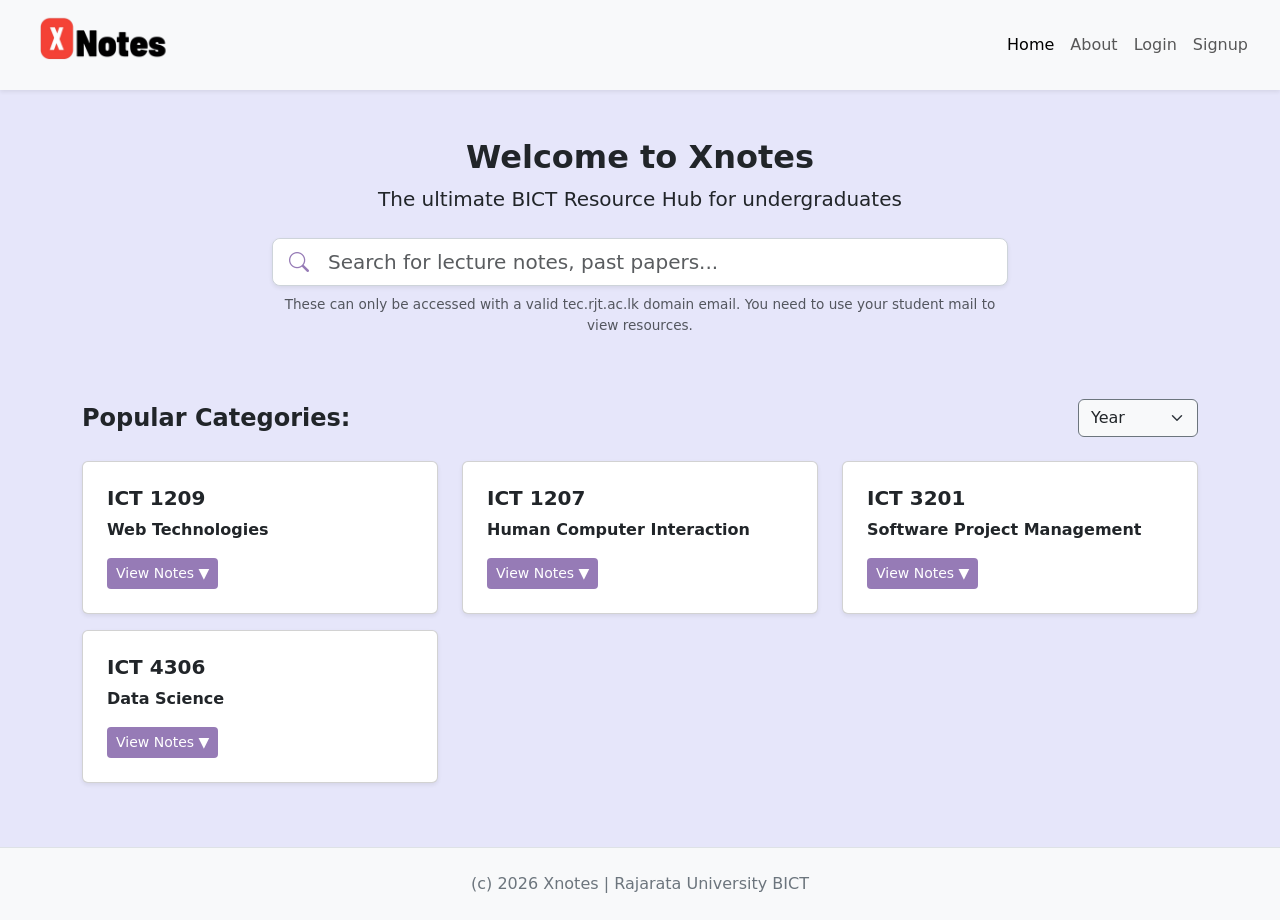
==== index.html @ 8f1cbdd5 "Refactor index.html: optimize module rendering with JS array, align UI elements, and add hover effec" ====
<!DOCTYPE html>
<html lang="en">

<head>
    <meta charset="UTF-8">
    <meta name="viewport" content="width=device-width, initial-scale=1.0">
    <title>Xnotes - The BICT Resource Hub</title>
    <!-- Bootstrap CSS -->
    <link href="https://cdn.jsdelivr.net/npm/bootstrap@5.3.0/dist/css/bootstrap.min.css" rel="stylesheet">
    <!-- Bootstrap Icons (For adding search icon) -->
    <link href="https://cdn.jsdelivr.net/npm/bootstrap-icons@1.10.5/font/bootstrap-icons.css" rel="stylesheet">
    <style>
        /* Footer  styling */
        body {
            background-color: lavender;
            display: flex;
            flex-direction: column;
            min-height: 100vh;
        }

        .main-content {
            flex-grow: 1;
        }
    </style>
</head>

<body>
    <!-- TOP NAVIGATION BAR -->
    <nav class="navbar navbar-expand-lg navbar-light bg-light shadow-sm py-0">
        <div class="container-fluid px-4">
            <a class="navbar-brand p-0 m-0" href="index.html">
                <img src="logonew1.png" alt="Xnotes Logo" height="90">
            </a>
            <button class="navbar-toggler" type="button" data-bs-toggle="collapse" data-bs-target="#navbarNav">
                <span class="navbar-toggler-icon"></span>
            </button>
            <div class="collapse navbar-collapse justify-content-end" id="navbarNav">
                <ul class="navbar-nav">
                    <li class="nav-item"><a class="nav-link active" href="index.html">Home</a></li>
                    <li class="nav-item"><a class="nav-link" href="#">About</a></li>
                    <li class="nav-item"><a class="nav-link" href="login.html">Login</a></li>
                    <li class="nav-item"><a class="nav-link" href="register.html">Signup</a></li>
                </ul>
            </div>
        </div>
    </nav>


    <!-- MAIN CONTENT -->
    <div class="container mt-5 main-content">

        <div class="text-center mb-4">
            <h2 class="fw-bold">Welcome to Xnotes</h2>
            <p class="fs-5 mt-2 text-dark">The ultimate BICT Resource Hub for undergraduates</p>
        </div>

        <!-- ADDING SEARCH BAR -->
        <div class="row justify-content-center mb-5">
            <div class="col-md-10 col-lg-8">

                <div class="input-group input-group-lg shadow-sm rounded-3 overflow-hidden"
                    style="border: 1px solid #ced4da; background-color: white;">
                    <span class="input-group-text bg-white border-0 text-muted px-3">
                        <i class="bi bi-search" style="color: #967bb6;"></i>
                    </span>
                    <input type="text" id="searchInput" class="form-control border-0 shadow-none ps-1"
                        placeholder="Search for lecture notes, past papers..." style="background-color: transparent;">
                </div>

                <p class="text-muted mt-2 text-center" style="font-size: 0.85rem;">
                    These can only be accessed with a valid tec.rjt.ac.lk domain email. You need to use your student
                    mail to view resources.
                </p>
            </div>
        </div>

        <div class="d-flex justify-content-between align-items-center mb-4">
            <h4 class="mb-0 fw-bold" id="categoryTitle">Popular Categories:</h4>

            <select id="yearFilter" class="form-select w-auto bg-light border-secondary">
                <option selected value="All">Year</option>
                <option value="1">1st Year</option>
                <option value="2">2nd Year</option>
                <option value="3">3rd Year</option>
                <option value="4">4th Year</option>
            </select>
        </div>

        <!-- Adding Module Cards Using JS -->
        <div class="row mb-5" id="cardContainer"></div>

    </div>

    <!-- FOOTER -->
    <footer class="bg-light py-4 mt-auto border-top">
        <div class="container text-center text-secondary fw-medium">
            (c) 2026 Xnotes | Rajarata University BICT
        </div>
    </footer>


    <script src="https://cdn.jsdelivr.net/npm/bootstrap@5.3.0/dist/js/bootstrap.bundle.min.js"></script>

    <script>
        // Array Data Format: [Year, ModuleCode, ModuleName, isPopular(1=yes, 0=no)]
        const modules = [
            [1, "ICT 1202", "Electronic Circuits", 0], [1, "ICT 1305", "Program Designing and Programming", 0], [1, "ICT 1111", "Productivity and Collaborative Tools", 0], [1, "CMT 1301", "Fundamentals of Physics for Technology", 0], [1, "CMT 1303", "Fundamentals of Mathematics for Technology", 0], [1, "CML 1301", "Personality Development", 0], [1, "CMT 1005", "Communication Skills I", 0], [1, "ICT 1210", "Introduction to Multimedia", 0], [1, "ICT 1108", "Skill Development Project I", 0], [1, "ICT 1209", "Web Technologies", 1], [1, "ICT 1207", "Human Computer Interaction", 1], [1, "CML 1203", "Principles of Management", 0], [1, "CML 1204", "Health and Wellbeing", 0], [1, "CMT 1009", "Communication Skills II", 0], [1, "CMT 1307", "Mathematics For Technology I", 0], [1, "ENT 1302", "Fundamentals of Electricity and Magnetism", 0],
            [2, "ICT 2202", "Operating Systems", 0], [2, "ICT 2303", "Data Structures and Algorithms", 0], [2, "ICT 2304", "Object Oriented Programming", 0], [2, "ICT 2207", "Software System Design", 0], [2, "ICT 2212", "Skill Development Project II", 0], [2, "CML 2202", "Engineering Economics", 0], [2, "CMT 2002", "Communication Skills III", 0], [2, "EET 2207", "Mathematics for Technology II", 0], [2, "ICT 2305", "Computational Mathematics", 0], [2, "ICT 2214", "Introduction to Information Systems", 0], [2, "ICT 2211", "Fundamentals of Statistics", 0], [2, "ICT 2213", "Data Communication and Networking", 0], [2, "ICT 2308", "Database Systems", 0], [2, "ICT 2109", "Communication and Learning Skills", 0], [2, "CML 2204", "Foreign Language", 0], [2, "CML 2205", "Ethics for Science and Technology", 0],
            [3, "ICT 3201", "Software Project Management", 1], [3, "ICT 3203", "Scientific Computer Applications", 0], [3, "CML 3101", "Legal and Patent Aspects", 0], [3, "ICT 3312", "Software Verification and Validation", 0], [3, "ICT 3206", "Skills Development Project III", 0], [3, "ICT 3314", "Advanced Computer Networks", 0], [3, "ICT 3208", "Design and Analysis of Algorithms", 0], [3, "ICT 3307", "Computational Statistics", 0], [3, "ICT 3217", "Advance Computer Networks", 0], [3, "ICT 3209", "Computer Organization and Architecture", 0], [3, "ICT 3310", "Information Security", 0], [3, "ICT 3311", "Robotics", 0], [3, "ICT 3315", "Internet of Things", 0], [3, "ICT 3213", "Advanced SW System Design", 0], [3, "ICT 3216", "Research Methodology", 0], [3, "ICT 3204", "E-Business Systems", 0], [3, "CML 3203", "Basics of Accountancy", 0],
            [4, "ICT 4301", "Mobile Computing", 0], [4, "ICT 4202", "Internet Applications", 0], [4, "ICT 4203", "Software Engineering", 0], [4, "ICT 4205", "Current Topics in Information Technology", 0], [4, "ICT 4306", "Data Science", 1], [4, "ICT 4207", "Artificial Intelligence", 0], [4, "ICT 4210", "Digital Image Processing", 0], [4, "ICT 4211", "Computer Graphics and Visualization", 0], [4, "CML 4201", "Entrepreneurship", 0], [4, "CML 4202", "Human Resource Management", 0]
        ];

        let searchInput = document.getElementById('searchInput');
        let yearFilter = document.getElementById('yearFilter');
        let cardContainer = document.getElementById('cardContainer');
        let categoryTitle = document.getElementById('categoryTitle');

        function renderCards() {
            let selectedYear = yearFilter.value;
            let searchText = searchInput.value.toLowerCase().trim();

            let isDefaultState = (selectedYear === "All" && searchText === "");

            if (isDefaultState) {
                categoryTitle.innerText = "Popular Categories:";
            } else {
                categoryTitle.innerText = "Search Results:";
            }

            let html = "";
            let matchCount = 0;

            modules.forEach(function (mod) {
                let y = mod[0], code = mod[1], name = mod[2], isPopular = mod[3];

                let matchYear = (selectedYear === "All" || selectedYear == y);
                let matchSearch = code.toLowerCase().includes(searchText) || name.toLowerCase().includes(searchText);

                let shouldShow = false;

                if (isDefaultState) {
                    if (isPopular === 1) shouldShow = true;
                } else {
                    if (matchYear && matchSearch) shouldShow = true;
                }

                if (shouldShow) {
                    matchCount++;
                    html += `
                    <div class="col-md-4 mb-3 module-card">
                        <div class="card shadow-sm rounded h-100 p-2">
                            <div class="card-body">
                                <h5 class="card-title fw-bold">${code}</h5>
                                <p class="card-text fw-semibold">${name}</p>
                                <a href="#" class="btn btn-sm text-white" style="background-color: #967bb6;">View Notes ▼</a>
                            </div>
                        </div>
                    </div>`;
                }
            });

            if (matchCount === 0) {
                html = `<div class="col-12 text-center text-muted mt-4"><p>No modules found for your search.</p></div>`;
            }
            cardContainer.innerHTML = html;
        }

        renderCards();
        searchInput.addEventListener('input', renderCards);
        yearFilter.addEventListener('change', renderCards);

        // JavaScript Hover Effect For Cards

        // Hover In
        cardContainer.addEventListener('mouseover', function (event) {
            let card = event.target.closest('.card');
            if (card) {
                card.style.transform = 'translateY(-8px)'; // Hower-up
                card.style.boxShadow = '0 10px 20px rgba(150, 123, 182, 0.3)'; // Purple shadow 
                card.style.transition = 'all 0.3s ease'; // Smooth animation
                card.style.cursor = 'pointer';
            }
        });

        // Hover Out
        cardContainer.addEventListener('mouseout', function (event) {
            let card = event.target.closest('.card');
            if (card) {
                card.style.transform = 'translateY(0)'; // Default card postion
                card.style.boxShadow = '0 .125rem .25rem rgba(0,0,0,.075)'; // Bootstrap Normal Sadow
            }
        });
    </script>

</body>

</html>
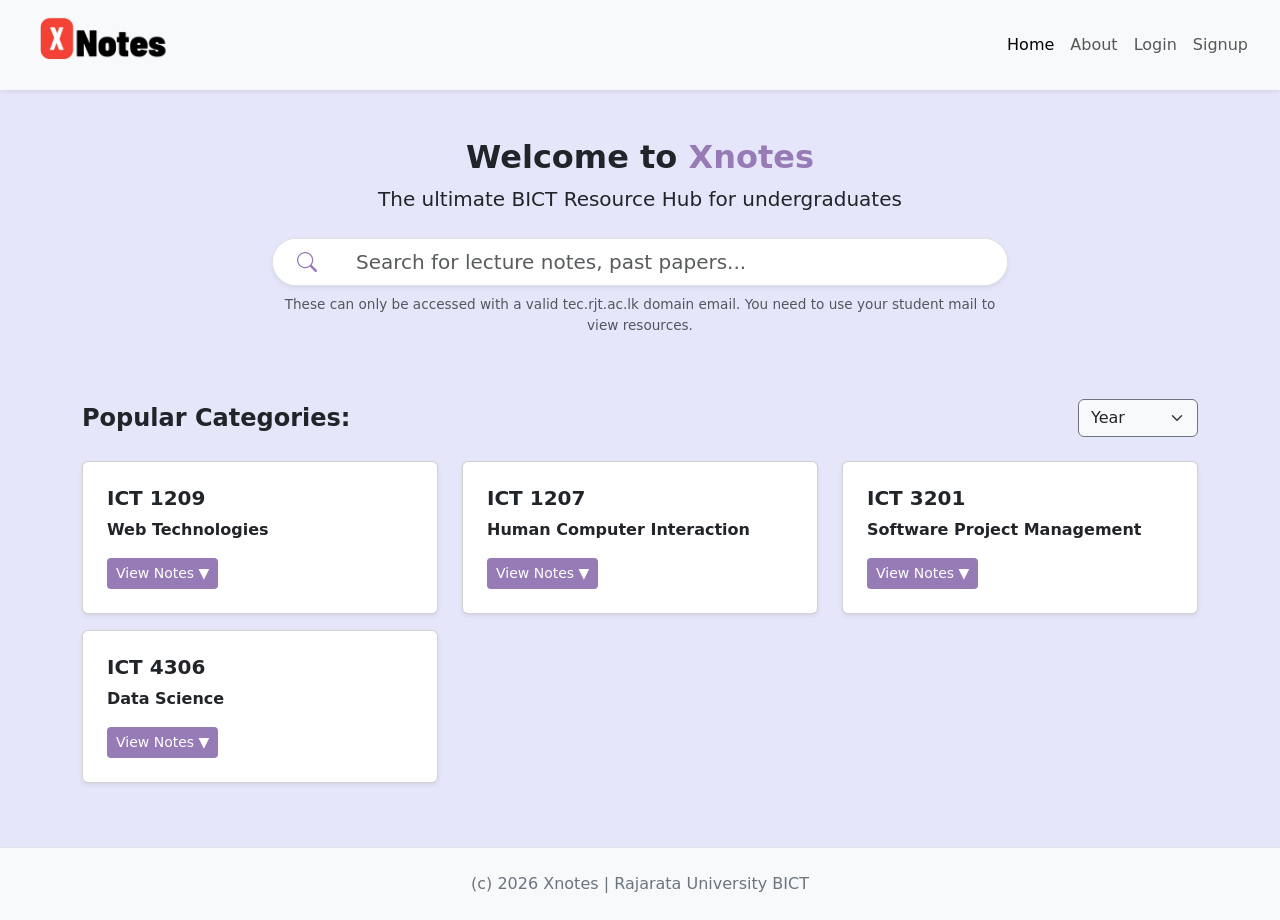
==== commit 3ec7d379: "change search bar" ====
--- a/index.html
+++ b/index.html
@@ -50,7 +50,7 @@
     <div class="container mt-5 main-content">
 
         <div class="text-center mb-4">
-            <h2 class="fw-bold">Welcome to Xnotes</h2>
+           <h2 class="fw-bold">Welcome to <span style="color: #967bb6;">Xnotes</span></h2>
             <p class="fs-5 mt-2 text-dark">The ultimate BICT Resource Hub for undergraduates</p>
         </div>
 
@@ -58,15 +58,12 @@
         <div class="row justify-content-center mb-5">
             <div class="col-md-10 col-lg-8">
 
-                <div class="input-group input-group-lg shadow-sm rounded-3 overflow-hidden"
-                    style="border: 1px solid #ced4da; background-color: white;">
-                    <span class="input-group-text bg-white border-0 text-muted px-3">
-                        <i class="bi bi-search" style="color: #967bb6;"></i>
-                    </span>
-                    <input type="text" id="searchInput" class="form-control border-0 shadow-none ps-1"
-                        placeholder="Search for lecture notes, past papers..." style="background-color: transparent;">
-                </div>
-
+                <div class="input-group input-group-lg shadow-sm rounded-pill overflow-hidden bg-white border">
+    <span class="input-group-text bg-white border-0 px-4">
+        <i class="bi bi-search" style="color: #967bb6;"></i>
+    </span>
+    <input type="text" id="searchInput" class="form-control border-0 shadow-none bg-white" placeholder="Search for lecture notes, past papers...">
+</div>
                 <p class="text-muted mt-2 text-center" style="font-size: 0.85rem;">
                     These can only be accessed with a valid tec.rjt.ac.lk domain email. You need to use your student
                     mail to view resources.
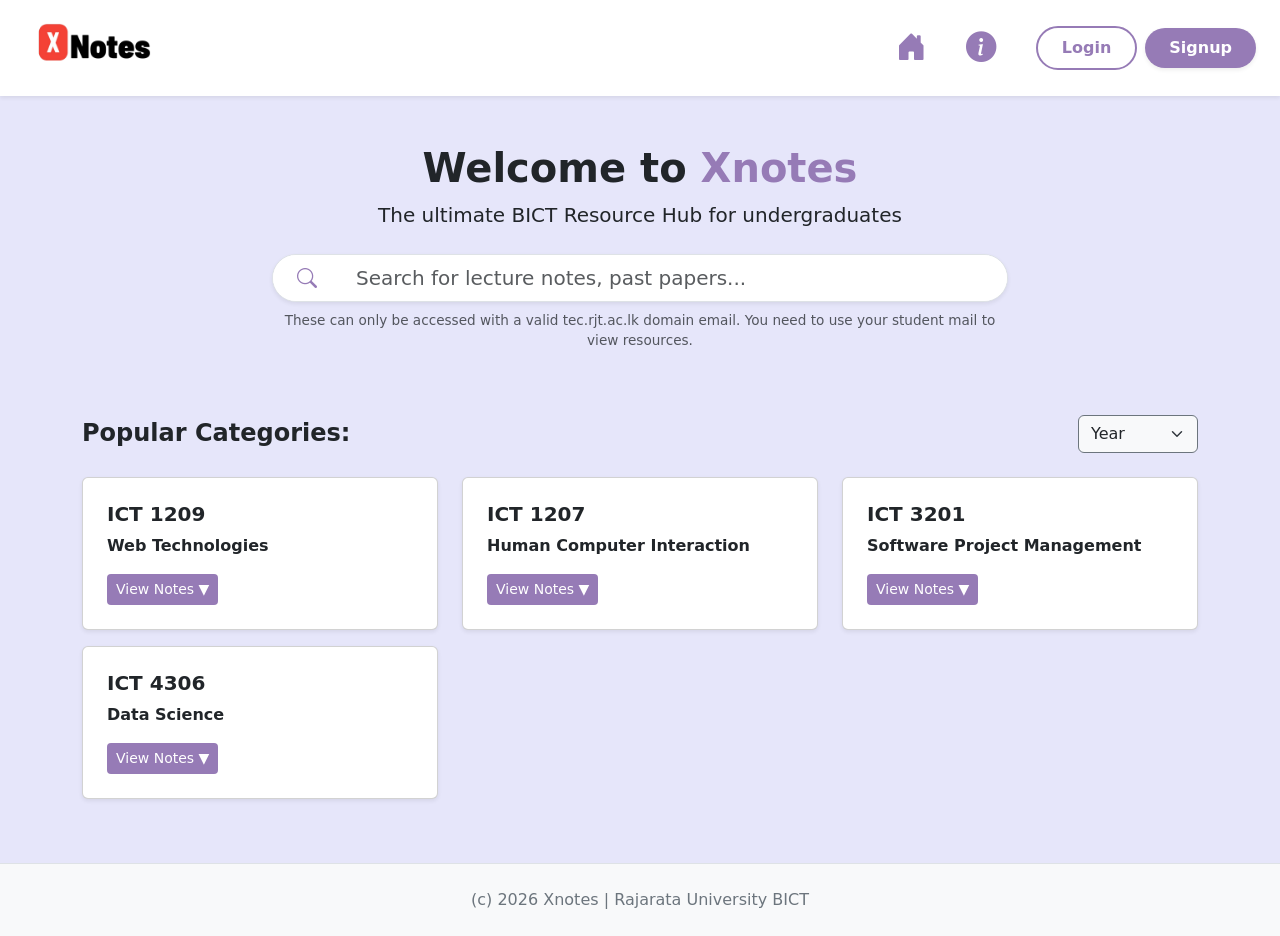
==== commit cb688188: "Styling the navigation bar and serach bar" ====
--- a/index.html
+++ b/index.html
@@ -25,32 +25,45 @@
 </head>
 
 <body>
-    <!-- TOP NAVIGATION BAR -->
-    <nav class="navbar navbar-expand-lg navbar-light bg-light shadow-sm py-0">
+    
+   <nav class="navbar navbar-expand-lg navbar-light bg-white shadow-sm py-2">
         <div class="container-fluid px-4">
             <a class="navbar-brand p-0 m-0" href="index.html">
-                <img src="logonew1.png" alt="Xnotes Logo" height="90">
+                <img src="logonew1.png" alt="Xnotes Logo" height="80">
             </a>
             <button class="navbar-toggler" type="button" data-bs-toggle="collapse" data-bs-target="#navbarNav">
                 <span class="navbar-toggler-icon"></span>
             </button>
             <div class="collapse navbar-collapse justify-content-end" id="navbarNav">
-                <ul class="navbar-nav">
-                    <li class="nav-item"><a class="nav-link active" href="index.html">Home</a></li>
-                    <li class="nav-item"><a class="nav-link" href="#">About</a></li>
-                    <li class="nav-item"><a class="nav-link" href="login.html">Login</a></li>
-                    <li class="nav-item"><a class="nav-link" href="register.html">Signup</a></li>
+                <ul class="navbar-nav align-items-center gap-2">
+                    <!-- Home අයිකන් එක -->
+                    <li class="nav-item">
+                        <a class="nav-link active px-3" href="index.html" title="Home">
+                            <i class="bi bi-house-door-fill" style="font-size: 1.9rem; color: #967bb6;"></i>
+                        </a>
+                    </li>
+                    <!-- About අයිකන් එක -->
+                    <li class="nav-item">
+                        <a class="nav-link px-3" href="#" title="About">
+                            <i class="bi bi-info-circle-fill" style="font-size: 1.9rem; color: #967bb6;"></i>
+                        </a>
+                    </li>
+                    <li class="nav-item ms-lg-3">
+                        <a class="nav-link btn px-4 fw-semibold" style="border: 2px solid #967bb6; color: #967bb6; border-radius: 50px;" href="login.html">Login</a>
+                    </li>
+                    <li class="nav-item">
+                        <a class="nav-link btn px-4 text-white fw-semibold shadow-sm" style="background-color: #967bb6; border-radius: 50px;" href="register.html">Signup</a>
+                    </li>
                 </ul>
             </div>
         </div>
     </nav>
 
-
     <!-- MAIN CONTENT -->
     <div class="container mt-5 main-content">
 
         <div class="text-center mb-4">
-           <h2 class="fw-bold">Welcome to <span style="color: #967bb6;">Xnotes</span></h2>
+           <h1 class="fw-bold">Welcome to <span style="color: #967bb6;">Xnotes</span></h1>
             <p class="fs-5 mt-2 text-dark">The ultimate BICT Resource Hub for undergraduates</p>
         </div>
 
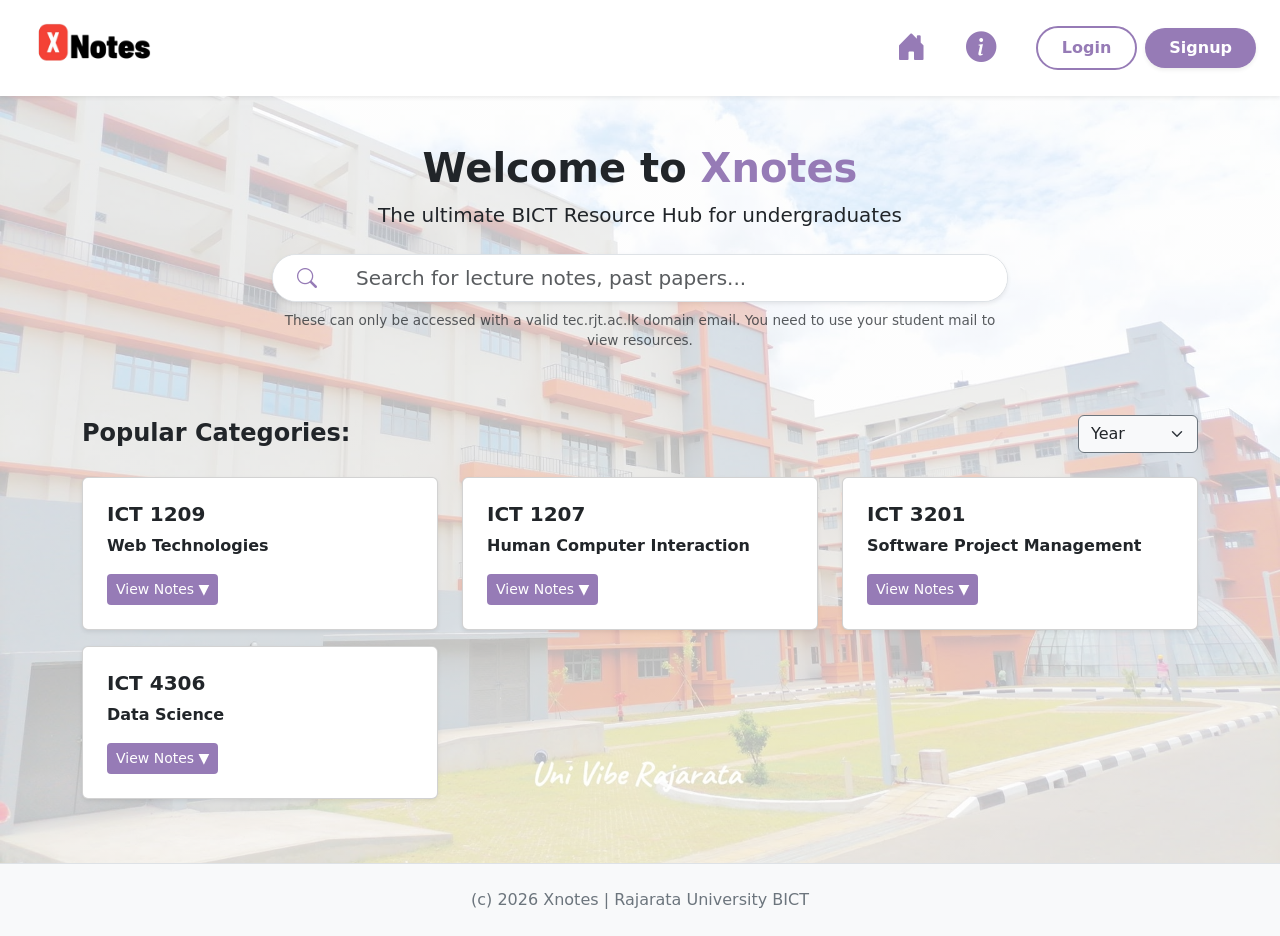
==== commit c4801737: "added background image" ====
--- a/index.html
+++ b/index.html
@@ -7,12 +7,17 @@
     <title>Xnotes - The BICT Resource Hub</title>
     <!-- Bootstrap CSS -->
     <link href="https://cdn.jsdelivr.net/npm/bootstrap@5.3.0/dist/css/bootstrap.min.css" rel="stylesheet">
-    <!-- Bootstrap Icons (For adding search icon) -->
+    <!-- Bootstrap Icons -->
     <link href="https://cdn.jsdelivr.net/npm/bootstrap-icons@1.10.5/font/bootstrap-icons.css" rel="stylesheet">
     <style>
-        /* Footer  styling */
         body {
-            background-color: lavender;
+            /* Background Image with a white transparent overlay */
+            background-image: linear-gradient(rgba(255, 255, 255, 0.7), rgba(255, 255, 255, 0.7)), url('background.jpg');
+            background-size: cover; 
+            background-position: center; 
+            background-repeat: no-repeat;
+            background-attachment: fixed;
+            
             display: flex;
             flex-direction: column;
             min-height: 100vh;
@@ -36,21 +41,27 @@
             </button>
             <div class="collapse navbar-collapse justify-content-end" id="navbarNav">
                 <ul class="navbar-nav align-items-center gap-2">
-                    <!-- Home අයිකන් එක -->
+                  
+                    <!-- Home Icon -->
                     <li class="nav-item">
                         <a class="nav-link active px-3" href="index.html" title="Home">
-                            <i class="bi bi-house-door-fill" style="font-size: 1.9rem; color: #967bb6;"></i>
+                            <i class="bi bi-house-door-fill" style="font-size: 1.9rem; color:#967bb6;"></i>
                         </a>
                     </li>
-                    <!-- About අයිකන් එක -->
+                  
+                    <!-- About Icon -->
                     <li class="nav-item">
                         <a class="nav-link px-3" href="#" title="About">
                             <i class="bi bi-info-circle-fill" style="font-size: 1.9rem; color: #967bb6;"></i>
                         </a>
                     </li>
+
+                    <!-- Login Button -->
                     <li class="nav-item ms-lg-3">
                         <a class="nav-link btn px-4 fw-semibold" style="border: 2px solid #967bb6; color: #967bb6; border-radius: 50px;" href="login.html">Login</a>
                     </li>
+
+                    <!-- Signup Button -->
                     <li class="nav-item">
                         <a class="nav-link btn px-4 text-white fw-semibold shadow-sm" style="background-color: #967bb6; border-radius: 50px;" href="register.html">Signup</a>
                     </li>
@@ -70,16 +81,14 @@
         <!-- ADDING SEARCH BAR -->
         <div class="row justify-content-center mb-5">
             <div class="col-md-10 col-lg-8">
-
                 <div class="input-group input-group-lg shadow-sm rounded-pill overflow-hidden bg-white border">
-    <span class="input-group-text bg-white border-0 px-4">
-        <i class="bi bi-search" style="color: #967bb6;"></i>
-    </span>
-    <input type="text" id="searchInput" class="form-control border-0 shadow-none bg-white" placeholder="Search for lecture notes, past papers...">
-</div>
+                    <span class="input-group-text bg-white border-0 px-4">
+                        <i class="bi bi-search" style="color: #967bb6;"></i>
+                    </span>
+                    <input type="text" id="searchInput" class="form-control border-0 shadow-none bg-white" placeholder="Search for lecture notes, past papers...">
+                </div>
                 <p class="text-muted mt-2 text-center" style="font-size: 0.85rem;">
-                    These can only be accessed with a valid tec.rjt.ac.lk domain email. You need to use your student
-                    mail to view resources.
+                    These can only be accessed with a valid tec.rjt.ac.lk domain email. You need to use your student mail to view resources.
                 </p>
             </div>
         </div>
@@ -96,7 +105,7 @@
             </select>
         </div>
 
-        <!-- Adding Module Cards Using JS -->
+      
         <div class="row mb-5" id="cardContainer"></div>
 
     </div>
@@ -112,7 +121,7 @@
     <script src="https://cdn.jsdelivr.net/npm/bootstrap@5.3.0/dist/js/bootstrap.bundle.min.js"></script>
 
     <script>
-        // Array Data Format: [Year, ModuleCode, ModuleName, isPopular(1=yes, 0=no)]
+       
         const modules = [
             [1, "ICT 1202", "Electronic Circuits", 0], [1, "ICT 1305", "Program Designing and Programming", 0], [1, "ICT 1111", "Productivity and Collaborative Tools", 0], [1, "CMT 1301", "Fundamentals of Physics for Technology", 0], [1, "CMT 1303", "Fundamentals of Mathematics for Technology", 0], [1, "CML 1301", "Personality Development", 0], [1, "CMT 1005", "Communication Skills I", 0], [1, "ICT 1210", "Introduction to Multimedia", 0], [1, "ICT 1108", "Skill Development Project I", 0], [1, "ICT 1209", "Web Technologies", 1], [1, "ICT 1207", "Human Computer Interaction", 1], [1, "CML 1203", "Principles of Management", 0], [1, "CML 1204", "Health and Wellbeing", 0], [1, "CMT 1009", "Communication Skills II", 0], [1, "CMT 1307", "Mathematics For Technology I", 0], [1, "ENT 1302", "Fundamentals of Electricity and Magnetism", 0],
             [2, "ICT 2202", "Operating Systems", 0], [2, "ICT 2303", "Data Structures and Algorithms", 0], [2, "ICT 2304", "Object Oriented Programming", 0], [2, "ICT 2207", "Software System Design", 0], [2, "ICT 2212", "Skill Development Project II", 0], [2, "CML 2202", "Engineering Economics", 0], [2, "CMT 2002", "Communication Skills III", 0], [2, "EET 2207", "Mathematics for Technology II", 0], [2, "ICT 2305", "Computational Mathematics", 0], [2, "ICT 2214", "Introduction to Information Systems", 0], [2, "ICT 2211", "Fundamentals of Statistics", 0], [2, "ICT 2213", "Data Communication and Networking", 0], [2, "ICT 2308", "Database Systems", 0], [2, "ICT 2109", "Communication and Learning Skills", 0], [2, "CML 2204", "Foreign Language", 0], [2, "CML 2205", "Ethics for Science and Technology", 0],
@@ -179,8 +188,6 @@
         searchInput.addEventListener('input', renderCards);
         yearFilter.addEventListener('change', renderCards);
 
-        // JavaScript Hover Effect For Cards
-
         // Hover In
         cardContainer.addEventListener('mouseover', function (event) {
             let card = event.target.closest('.card');
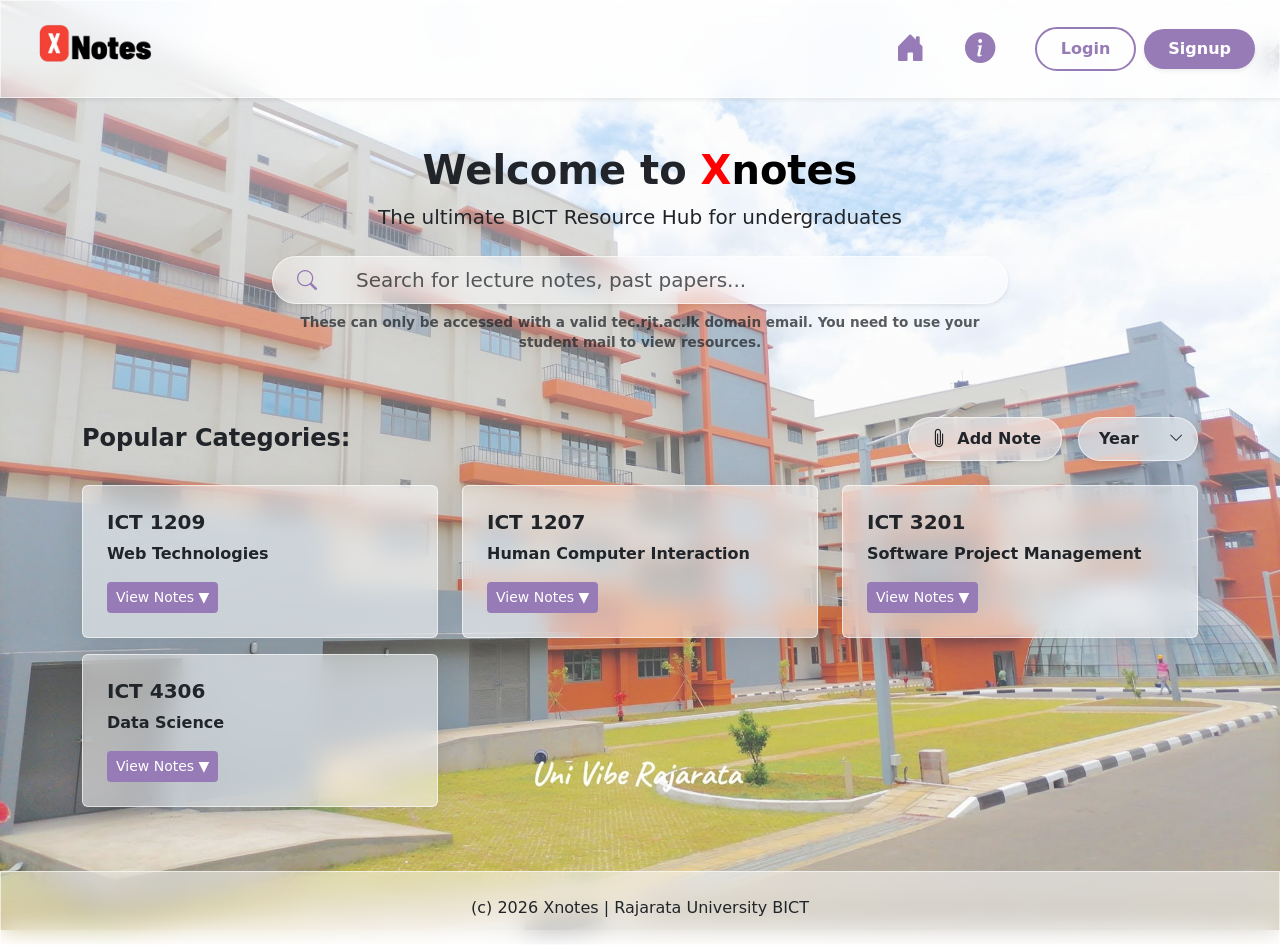
==== commit 84874525: "Add CSS Glassmorphism UI and Improve code quality." ====
--- a/index.html
+++ b/index.html
@@ -12,12 +12,12 @@
     <style>
         body {
             /* Background Image with a white transparent overlay */
-            background-image: linear-gradient(rgba(255, 255, 255, 0.7), rgba(255, 255, 255, 0.7)), url('background.jpg');
-            background-size: cover; 
-            background-position: center; 
+            background-image: linear-gradient(rgba(255, 255, 255, 0.5), rgba(255, 255, 255, 0.1)), url('background.jpg');
+            background-size: cover;
+            background-position: center;
             background-repeat: no-repeat;
             background-attachment: fixed;
-            
+
             display: flex;
             flex-direction: column;
             min-height: 100vh;
@@ -26,12 +26,62 @@
         .main-content {
             flex-grow: 1;
         }
+
+        /* Glass Element Design Class */
+        .glass-element {
+            background: rgba(255, 255, 255, 0.5) !important;
+            backdrop-filter: blur(12px);
+            -webkit-backdrop-filter: blur(12px);
+            border: 1px solid rgba(255, 255, 255, 0.6) !important;
+        }
+
+        .glass-card {
+            box-shadow: 0 8px 32px rgba(0, 0, 0, 0.1);
+            transition: all 0.3s ease;
+        }
+
+        /* Hover animation for cards (Moved from JS to CSS) */
+        .glass-card:hover {
+            transform: translateY(-8px);
+            box-shadow: 0 10px 25px rgba(150, 123, 182, 0.4);
+            cursor: pointer;
+        }
+
+        .icon-btn {
+            font-size: 1.9rem;
+            color: #967bb6;
+            transition: transform 0.2s;
+        }
+
+        .icon-btn:hover {
+            transform: scale(1.1);
+        }
+
+        /* Styling for Year Filter and Add Note Button */
+        .glass-btn {
+            background: rgba(255, 255, 255, 0.5) !important;
+            backdrop-filter: blur(12px);
+            -webkit-backdrop-filter: blur(12px);
+            border: 1px solid rgba(255, 255, 255, 0.6) !important;
+            border-radius: 25px;
+            height: 44px;
+            padding: 0 1.25rem;
+            font-size: 1rem;
+            transition: all 0.2s ease;
+            cursor: pointer;
+        }
+
+        .glass-btn:hover {
+            background: rgba(255, 255, 255, 0.8) !important;
+            transform: translateY(-2px);
+        }
     </style>
 </head>
 
 <body>
-    
-   <nav class="navbar navbar-expand-lg navbar-light bg-white shadow-sm py-2">
+
+    <!-- NAVBAR SECTION -->
+    <nav class="navbar navbar-expand-lg glass-element shadow-sm py-2">
         <div class="container-fluid px-4">
             <a class="navbar-brand p-0 m-0" href="index.html">
                 <img src="logonew1.png" alt="Xnotes Logo" height="80">
@@ -41,29 +91,32 @@
             </button>
             <div class="collapse navbar-collapse justify-content-end" id="navbarNav">
                 <ul class="navbar-nav align-items-center gap-2">
-                  
+
                     <!-- Home Icon -->
                     <li class="nav-item">
                         <a class="nav-link active px-3" href="index.html" title="Home">
-                            <i class="bi bi-house-door-fill" style="font-size: 1.9rem; color:#967bb6;"></i>
+                            <i class="bi bi-house-door-fill icon-btn"></i>
                         </a>
                     </li>
-                  
+
                     <!-- About Icon -->
                     <li class="nav-item">
                         <a class="nav-link px-3" href="#" title="About">
-                            <i class="bi bi-info-circle-fill" style="font-size: 1.9rem; color: #967bb6;"></i>
+                            <i class="bi bi-info-circle-fill icon-btn"></i>
                         </a>
                     </li>
 
                     <!-- Login Button -->
                     <li class="nav-item ms-lg-3">
-                        <a class="nav-link btn px-4 fw-semibold" style="border: 2px solid #967bb6; color: #967bb6; border-radius: 50px;" href="login.html">Login</a>
+                        <a class="nav-link btn px-4 fw-semibold"
+                            style="border: 2px solid #967bb6; color: #967bb6; border-radius: 50px;"
+                            href="login.html">Login</a>
                     </li>
 
                     <!-- Signup Button -->
                     <li class="nav-item">
-                        <a class="nav-link btn px-4 text-white fw-semibold shadow-sm" style="background-color: #967bb6; border-radius: 50px;" href="register.html">Signup</a>
+                        <a class="nav-link btn px-4 text-white fw-semibold shadow-sm"
+                            style="background-color: #967bb6; border-radius: 50px;" href="register.html">Signup</a>
                     </li>
                 </ul>
             </div>
@@ -73,55 +126,76 @@
     <!-- MAIN CONTENT -->
     <div class="container mt-5 main-content">
 
+        <!-- Welcome Text -->
         <div class="text-center mb-4">
-           <h1 class="fw-bold">Welcome to <span style="color: #967bb6;">Xnotes</span></h1>
+            <h1 class="fw-bold">Welcome to <span style="color:red;">X</span><span style="color:black">notes</span></h1>
             <p class="fs-5 mt-2 text-dark">The ultimate BICT Resource Hub for undergraduates</p>
         </div>
 
-        <!-- ADDING SEARCH BAR -->
+        <!-- SEARCH BAR -->
         <div class="row justify-content-center mb-5">
             <div class="col-md-10 col-lg-8">
-                <div class="input-group input-group-lg shadow-sm rounded-pill overflow-hidden bg-white border">
-                    <span class="input-group-text bg-white border-0 px-4">
+                <div class="input-group input-group-lg glass-element rounded-pill overflow-hidden shadow-sm">
+                    <span class="input-group-text bg-transparent border-0 px-4">
                         <i class="bi bi-search" style="color: #967bb6;"></i>
                     </span>
-                    <input type="text" id="searchInput" class="form-control border-0 shadow-none bg-white" placeholder="Search for lecture notes, past papers...">
+                    <input type="text" id="searchInput" class="form-control border-0 shadow-none bg-transparent"
+                        placeholder="Search for lecture notes, past papers...">
                 </div>
                 <p class="text-muted mt-2 text-center" style="font-size: 0.85rem;">
-                    These can only be accessed with a valid tec.rjt.ac.lk domain email. You need to use your student mail to view resources.
+                    <b>These can only be accessed with a valid tec.rjt.ac.lk domain email. You need to use your student
+                        mail to view resources.</b>
                 </p>
             </div>
         </div>
 
-        <div class="d-flex justify-content-between align-items-center mb-4">
+        <!-- CATEGORIES, ADD NOTE & YEAR FILTER -->
+        <div class="d-flex justify-content-between align-items-center mb-4 flex-wrap gap-3">
             <h4 class="mb-0 fw-bold" id="categoryTitle">Popular Categories:</h4>
 
-            <select id="yearFilter" class="form-select w-auto bg-light border-secondary">
-                <option selected value="All">Year</option>
-                <option value="1">1st Year</option>
-                <option value="2">2nd Year</option>
-                <option value="3">3rd Year</option>
-                <option value="4">4th Year</option>
-            </select>
-        </div>
-
-      
+            <div class="d-flex align-items-center gap-3">
+
+                <!-- Add Note Button -->
+                <a href="upload.html"
+                    class="glass-btn shadow-sm text-dark fw-semibold text-decoration-none d-flex align-items-center justify-content-center gap-2">
+                    <i class="bi bi-paperclip" style="font-size: 1.25rem;"></i> Add Note
+                </a>
+
+                <!-- Year Filter -->
+                <div class="position-relative d-flex align-items-center">
+                    <select id="yearFilter" class="glass-btn shadow-sm text-dark fw-semibold m-0"
+                        style="appearance: none; -webkit-appearance: none; outline: none; padding-right: 2.5rem; width: 120px;">
+                        <option selected value="All">Year</option>
+                        <option value="1">1st Year</option>
+                        <option value="2">2nd Year</option>
+                        <option value="3">3rd Year</option>
+                        <option value="4">4th Year</option>
+                    </select>
+                    <!-- Custom Dropdown Icon -->
+                    <i class="bi bi-chevron-down position-absolute fw-bold"
+                        style="right: 15px; pointer-events: none; font-size: 0.9rem; color: #212529;"></i>
+                </div>
+
+            </div>
+        </div>
+
+        <!-- Card Container -->
         <div class="row mb-5" id="cardContainer"></div>
 
     </div>
 
     <!-- FOOTER -->
-    <footer class="bg-light py-4 mt-auto border-top">
-        <div class="container text-center text-secondary fw-medium">
+    <footer class="glass-element py-4 mt-auto">
+        <div class="container text-center text-dark fw-medium">
             (c) 2026 Xnotes | Rajarata University BICT
         </div>
     </footer>
 
-
+    <!-- Bootstrap JS -->
     <script src="https://cdn.jsdelivr.net/npm/bootstrap@5.3.0/dist/js/bootstrap.bundle.min.js"></script>
 
     <script>
-       
+        // Array containing all module data [Year, Subject Code, Name, IsPopular]
         const modules = [
             [1, "ICT 1202", "Electronic Circuits", 0], [1, "ICT 1305", "Program Designing and Programming", 0], [1, "ICT 1111", "Productivity and Collaborative Tools", 0], [1, "CMT 1301", "Fundamentals of Physics for Technology", 0], [1, "CMT 1303", "Fundamentals of Mathematics for Technology", 0], [1, "CML 1301", "Personality Development", 0], [1, "CMT 1005", "Communication Skills I", 0], [1, "ICT 1210", "Introduction to Multimedia", 0], [1, "ICT 1108", "Skill Development Project I", 0], [1, "ICT 1209", "Web Technologies", 1], [1, "ICT 1207", "Human Computer Interaction", 1], [1, "CML 1203", "Principles of Management", 0], [1, "CML 1204", "Health and Wellbeing", 0], [1, "CMT 1009", "Communication Skills II", 0], [1, "CMT 1307", "Mathematics For Technology I", 0], [1, "ENT 1302", "Fundamentals of Electricity and Magnetism", 0],
             [2, "ICT 2202", "Operating Systems", 0], [2, "ICT 2303", "Data Structures and Algorithms", 0], [2, "ICT 2304", "Object Oriented Programming", 0], [2, "ICT 2207", "Software System Design", 0], [2, "ICT 2212", "Skill Development Project II", 0], [2, "CML 2202", "Engineering Economics", 0], [2, "CMT 2002", "Communication Skills III", 0], [2, "EET 2207", "Mathematics for Technology II", 0], [2, "ICT 2305", "Computational Mathematics", 0], [2, "ICT 2214", "Introduction to Information Systems", 0], [2, "ICT 2211", "Fundamentals of Statistics", 0], [2, "ICT 2213", "Data Communication and Networking", 0], [2, "ICT 2308", "Database Systems", 0], [2, "ICT 2109", "Communication and Learning Skills", 0], [2, "CML 2204", "Foreign Language", 0], [2, "CML 2205", "Ethics for Science and Technology", 0],
@@ -129,17 +203,21 @@
             [4, "ICT 4301", "Mobile Computing", 0], [4, "ICT 4202", "Internet Applications", 0], [4, "ICT 4203", "Software Engineering", 0], [4, "ICT 4205", "Current Topics in Information Technology", 0], [4, "ICT 4306", "Data Science", 1], [4, "ICT 4207", "Artificial Intelligence", 0], [4, "ICT 4210", "Digital Image Processing", 0], [4, "ICT 4211", "Computer Graphics and Visualization", 0], [4, "CML 4201", "Entrepreneurship", 0], [4, "CML 4202", "Human Resource Management", 0]
         ];
 
+        // Getting HTML Elements
         let searchInput = document.getElementById('searchInput');
         let yearFilter = document.getElementById('yearFilter');
         let cardContainer = document.getElementById('cardContainer');
         let categoryTitle = document.getElementById('categoryTitle');
 
+        // Main function to display modules
         function renderCards() {
             let selectedYear = yearFilter.value;
             let searchText = searchInput.value.toLowerCase().trim();
 
+            // Check if page is in default state (No search and Year is All)
             let isDefaultState = (selectedYear === "All" && searchText === "");
 
+            // Change the title based on user actions
             if (isDefaultState) {
                 categoryTitle.innerText = "Popular Categories:";
             } else {
@@ -149,25 +227,30 @@
             let html = "";
             let matchCount = 0;
 
+            // Loop through the modules array
             modules.forEach(function (mod) {
                 let y = mod[0], code = mod[1], name = mod[2], isPopular = mod[3];
 
+                // Check whether year and search text match with module data
                 let matchYear = (selectedYear === "All" || selectedYear == y);
                 let matchSearch = code.toLowerCase().includes(searchText) || name.toLowerCase().includes(searchText);
 
                 let shouldShow = false;
 
+                // Show only popular modules in default state
                 if (isDefaultState) {
                     if (isPopular === 1) shouldShow = true;
                 } else {
+                    // Show modules that match search and filter
                     if (matchYear && matchSearch) shouldShow = true;
                 }
 
+                // If module matches, generate HTML card
                 if (shouldShow) {
                     matchCount++;
                     html += `
                     <div class="col-md-4 mb-3 module-card">
-                        <div class="card shadow-sm rounded h-100 p-2">
+                        <div class="card glass-element glass-card rounded h-100 p-2">
                             <div class="card-body">
                                 <h5 class="card-title fw-bold">${code}</h5>
                                 <p class="card-text fw-semibold">${name}</p>
@@ -178,37 +261,22 @@
                 }
             });
 
+            // If no modules found, display this message
             if (matchCount === 0) {
                 html = `<div class="col-12 text-center text-muted mt-4"><p>No modules found for your search.</p></div>`;
             }
+
+            // Output generated HTML to the container
             cardContainer.innerHTML = html;
         }
 
+        // Call function when page loads
         renderCards();
+
+        // Listen to Search input and Year filter changes
         searchInput.addEventListener('input', renderCards);
         yearFilter.addEventListener('change', renderCards);
-
-        // Hover In
-        cardContainer.addEventListener('mouseover', function (event) {
-            let card = event.target.closest('.card');
-            if (card) {
-                card.style.transform = 'translateY(-8px)'; // Hower-up
-                card.style.boxShadow = '0 10px 20px rgba(150, 123, 182, 0.3)'; // Purple shadow 
-                card.style.transition = 'all 0.3s ease'; // Smooth animation
-                card.style.cursor = 'pointer';
-            }
-        });
-
-        // Hover Out
-        cardContainer.addEventListener('mouseout', function (event) {
-            let card = event.target.closest('.card');
-            if (card) {
-                card.style.transform = 'translateY(0)'; // Default card postion
-                card.style.boxShadow = '0 .125rem .25rem rgba(0,0,0,.075)'; // Bootstrap Normal Sadow
-            }
-        });
     </script>
-
 </body>
 
 </html>
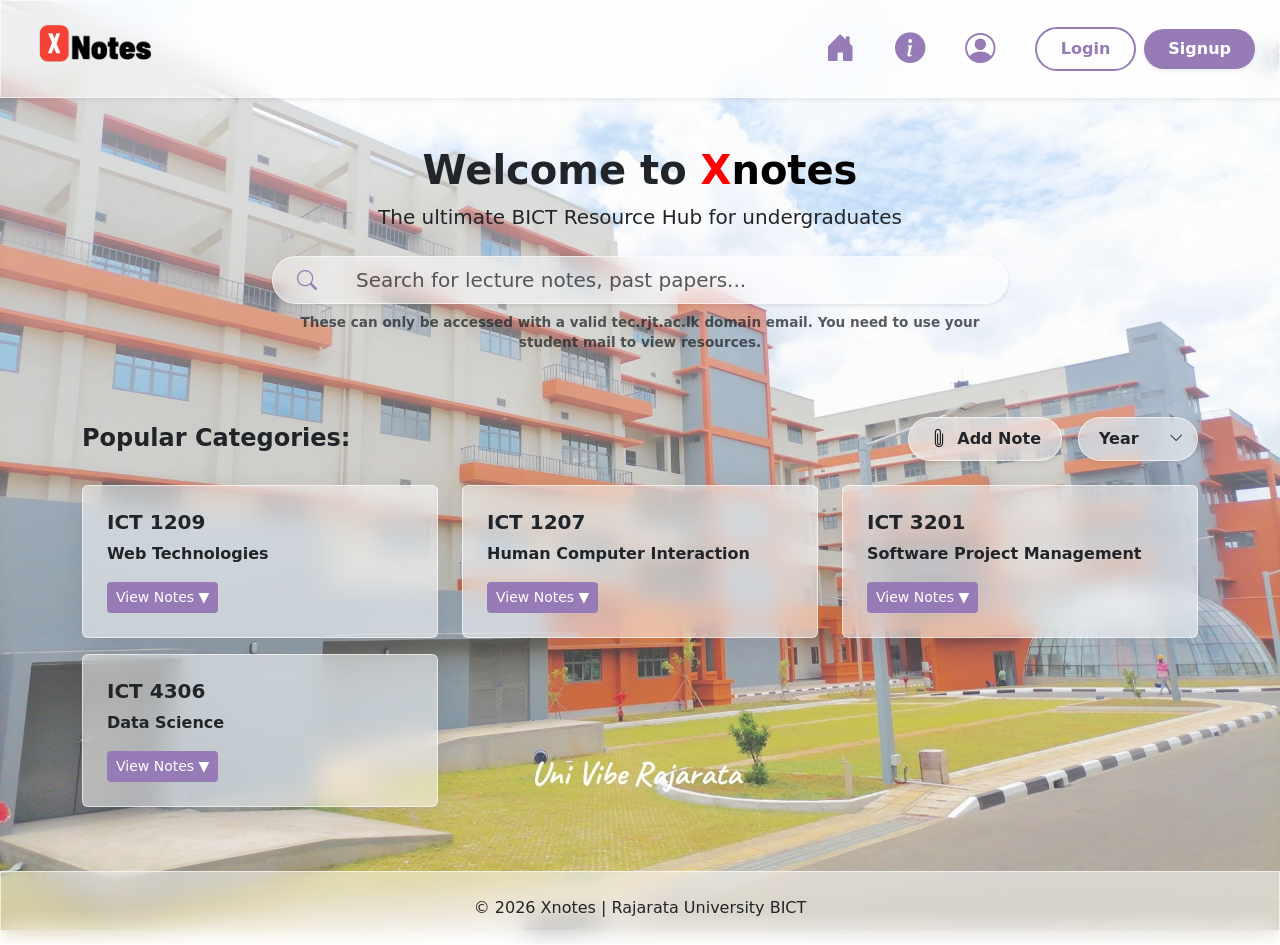
==== commit be7d80db: "Code cleanup and added dashboard navigation icon" ====
--- a/index.html
+++ b/index.html
@@ -5,19 +5,15 @@
     <meta charset="UTF-8">
     <meta name="viewport" content="width=device-width, initial-scale=1.0">
     <title>Xnotes - The BICT Resource Hub</title>
-    <!-- Bootstrap CSS -->
     <link href="https://cdn.jsdelivr.net/npm/bootstrap@5.3.0/dist/css/bootstrap.min.css" rel="stylesheet">
-    <!-- Bootstrap Icons -->
     <link href="https://cdn.jsdelivr.net/npm/bootstrap-icons@1.10.5/font/bootstrap-icons.css" rel="stylesheet">
     <style>
         body {
-            /* Background Image with a white transparent overlay */
             background-image: linear-gradient(rgba(255, 255, 255, 0.5), rgba(255, 255, 255, 0.1)), url('background.jpg');
             background-size: cover;
             background-position: center;
             background-repeat: no-repeat;
             background-attachment: fixed;
-
             display: flex;
             flex-direction: column;
             min-height: 100vh;
@@ -27,7 +23,6 @@
             flex-grow: 1;
         }
 
-        /* Glass Element Design Class */
         .glass-element {
             background: rgba(255, 255, 255, 0.5) !important;
             backdrop-filter: blur(12px);
@@ -40,7 +35,6 @@
             transition: all 0.3s ease;
         }
 
-        /* Hover animation for cards (Moved from JS to CSS) */
         .glass-card:hover {
             transform: translateY(-8px);
             box-shadow: 0 10px 25px rgba(150, 123, 182, 0.4);
@@ -57,7 +51,6 @@
             transform: scale(1.1);
         }
 
-        /* Styling for Year Filter and Add Note Button */
         .glass-btn {
             background: rgba(255, 255, 255, 0.5) !important;
             backdrop-filter: blur(12px);
@@ -80,7 +73,6 @@
 
 <body>
 
-    <!-- NAVBAR SECTION -->
     <nav class="navbar navbar-expand-lg glass-element shadow-sm py-2">
         <div class="container-fluid px-4">
             <a class="navbar-brand p-0 m-0" href="index.html">
@@ -91,29 +83,26 @@
             </button>
             <div class="collapse navbar-collapse justify-content-end" id="navbarNav">
                 <ul class="navbar-nav align-items-center gap-2">
-
-                    <!-- Home Icon -->
                     <li class="nav-item">
                         <a class="nav-link active px-3" href="index.html" title="Home">
                             <i class="bi bi-house-door-fill icon-btn"></i>
                         </a>
                     </li>
-
-                    <!-- About Icon -->
                     <li class="nav-item">
                         <a class="nav-link px-3" href="#" title="About">
                             <i class="bi bi-info-circle-fill icon-btn"></i>
                         </a>
                     </li>
-
-                    <!-- Login Button -->
+                    <li class="nav-item">
+                        <a class="nav-link px-3" href="dashboard.html" title="Dashboard">
+                            <i class="bi bi-person-circle icon-btn"></i>
+                        </a>
+                    </li>
                     <li class="nav-item ms-lg-3">
                         <a class="nav-link btn px-4 fw-semibold"
                             style="border: 2px solid #967bb6; color: #967bb6; border-radius: 50px;"
                             href="login.html">Login</a>
                     </li>
-
-                    <!-- Signup Button -->
                     <li class="nav-item">
                         <a class="nav-link btn px-4 text-white fw-semibold shadow-sm"
                             style="background-color: #967bb6; border-radius: 50px;" href="register.html">Signup</a>
@@ -123,16 +112,12 @@
         </div>
     </nav>
 
-    <!-- MAIN CONTENT -->
     <div class="container mt-5 main-content">
-
-        <!-- Welcome Text -->
         <div class="text-center mb-4">
             <h1 class="fw-bold">Welcome to <span style="color:red;">X</span><span style="color:black">notes</span></h1>
             <p class="fs-5 mt-2 text-dark">The ultimate BICT Resource Hub for undergraduates</p>
         </div>
 
-        <!-- SEARCH BAR -->
         <div class="row justify-content-center mb-5">
             <div class="col-md-10 col-lg-8">
                 <div class="input-group input-group-lg glass-element rounded-pill overflow-hidden shadow-sm">
@@ -149,19 +134,13 @@
             </div>
         </div>
 
-        <!-- CATEGORIES, ADD NOTE & YEAR FILTER -->
         <div class="d-flex justify-content-between align-items-center mb-4 flex-wrap gap-3">
             <h4 class="mb-0 fw-bold" id="categoryTitle">Popular Categories:</h4>
-
             <div class="d-flex align-items-center gap-3">
-
-                <!-- Add Note Button -->
                 <a href="upload.html"
                     class="glass-btn shadow-sm text-dark fw-semibold text-decoration-none d-flex align-items-center justify-content-center gap-2">
                     <i class="bi bi-paperclip" style="font-size: 1.25rem;"></i> Add Note
                 </a>
-
-                <!-- Year Filter -->
                 <div class="position-relative d-flex align-items-center">
                     <select id="yearFilter" class="glass-btn shadow-sm text-dark fw-semibold m-0"
                         style="appearance: none; -webkit-appearance: none; outline: none; padding-right: 2.5rem; width: 120px;">
@@ -171,31 +150,24 @@
                         <option value="3">3rd Year</option>
                         <option value="4">4th Year</option>
                     </select>
-                    <!-- Custom Dropdown Icon -->
                     <i class="bi bi-chevron-down position-absolute fw-bold"
                         style="right: 15px; pointer-events: none; font-size: 0.9rem; color: #212529;"></i>
                 </div>
-
             </div>
         </div>
 
-        <!-- Card Container -->
         <div class="row mb-5" id="cardContainer"></div>
-
     </div>
 
-    <!-- FOOTER -->
     <footer class="glass-element py-4 mt-auto">
         <div class="container text-center text-dark fw-medium">
-            (c) 2026 Xnotes | Rajarata University BICT
+            &copy; 2026 Xnotes | Rajarata University BICT
         </div>
     </footer>
 
-    <!-- Bootstrap JS -->
     <script src="https://cdn.jsdelivr.net/npm/bootstrap@5.3.0/dist/js/bootstrap.bundle.min.js"></script>
 
     <script>
-        // Array containing all module data [Year, Subject Code, Name, IsPopular]
         const modules = [
             [1, "ICT 1202", "Electronic Circuits", 0], [1, "ICT 1305", "Program Designing and Programming", 0], [1, "ICT 1111", "Productivity and Collaborative Tools", 0], [1, "CMT 1301", "Fundamentals of Physics for Technology", 0], [1, "CMT 1303", "Fundamentals of Mathematics for Technology", 0], [1, "CML 1301", "Personality Development", 0], [1, "CMT 1005", "Communication Skills I", 0], [1, "ICT 1210", "Introduction to Multimedia", 0], [1, "ICT 1108", "Skill Development Project I", 0], [1, "ICT 1209", "Web Technologies", 1], [1, "ICT 1207", "Human Computer Interaction", 1], [1, "CML 1203", "Principles of Management", 0], [1, "CML 1204", "Health and Wellbeing", 0], [1, "CMT 1009", "Communication Skills II", 0], [1, "CMT 1307", "Mathematics For Technology I", 0], [1, "ENT 1302", "Fundamentals of Electricity and Magnetism", 0],
             [2, "ICT 2202", "Operating Systems", 0], [2, "ICT 2303", "Data Structures and Algorithms", 0], [2, "ICT 2304", "Object Oriented Programming", 0], [2, "ICT 2207", "Software System Design", 0], [2, "ICT 2212", "Skill Development Project II", 0], [2, "CML 2202", "Engineering Economics", 0], [2, "CMT 2002", "Communication Skills III", 0], [2, "EET 2207", "Mathematics for Technology II", 0], [2, "ICT 2305", "Computational Mathematics", 0], [2, "ICT 2214", "Introduction to Information Systems", 0], [2, "ICT 2211", "Fundamentals of Statistics", 0], [2, "ICT 2213", "Data Communication and Networking", 0], [2, "ICT 2308", "Database Systems", 0], [2, "ICT 2109", "Communication and Learning Skills", 0], [2, "CML 2204", "Foreign Language", 0], [2, "CML 2205", "Ethics for Science and Technology", 0],
@@ -203,21 +175,16 @@
             [4, "ICT 4301", "Mobile Computing", 0], [4, "ICT 4202", "Internet Applications", 0], [4, "ICT 4203", "Software Engineering", 0], [4, "ICT 4205", "Current Topics in Information Technology", 0], [4, "ICT 4306", "Data Science", 1], [4, "ICT 4207", "Artificial Intelligence", 0], [4, "ICT 4210", "Digital Image Processing", 0], [4, "ICT 4211", "Computer Graphics and Visualization", 0], [4, "CML 4201", "Entrepreneurship", 0], [4, "CML 4202", "Human Resource Management", 0]
         ];
 
-        // Getting HTML Elements
         let searchInput = document.getElementById('searchInput');
         let yearFilter = document.getElementById('yearFilter');
         let cardContainer = document.getElementById('cardContainer');
         let categoryTitle = document.getElementById('categoryTitle');
 
-        // Main function to display modules
         function renderCards() {
             let selectedYear = yearFilter.value;
             let searchText = searchInput.value.toLowerCase().trim();
-
-            // Check if page is in default state (No search and Year is All)
             let isDefaultState = (selectedYear === "All" && searchText === "");
 
-            // Change the title based on user actions
             if (isDefaultState) {
                 categoryTitle.innerText = "Popular Categories:";
             } else {
@@ -227,25 +194,18 @@
             let html = "";
             let matchCount = 0;
 
-            // Loop through the modules array
             modules.forEach(function (mod) {
                 let y = mod[0], code = mod[1], name = mod[2], isPopular = mod[3];
-
-                // Check whether year and search text match with module data
                 let matchYear = (selectedYear === "All" || selectedYear == y);
                 let matchSearch = code.toLowerCase().includes(searchText) || name.toLowerCase().includes(searchText);
-
                 let shouldShow = false;
 
-                // Show only popular modules in default state
                 if (isDefaultState) {
                     if (isPopular === 1) shouldShow = true;
                 } else {
-                    // Show modules that match search and filter
                     if (matchYear && matchSearch) shouldShow = true;
                 }
 
-                // If module matches, generate HTML card
                 if (shouldShow) {
                     matchCount++;
                     html += `
@@ -261,19 +221,14 @@
                 }
             });
 
-            // If no modules found, display this message
             if (matchCount === 0) {
                 html = `<div class="col-12 text-center text-muted mt-4"><p>No modules found for your search.</p></div>`;
             }
 
-            // Output generated HTML to the container
             cardContainer.innerHTML = html;
         }
 
-        // Call function when page loads
         renderCards();
-
-        // Listen to Search input and Year filter changes
         searchInput.addEventListener('input', renderCards);
         yearFilter.addEventListener('change', renderCards);
     </script>
